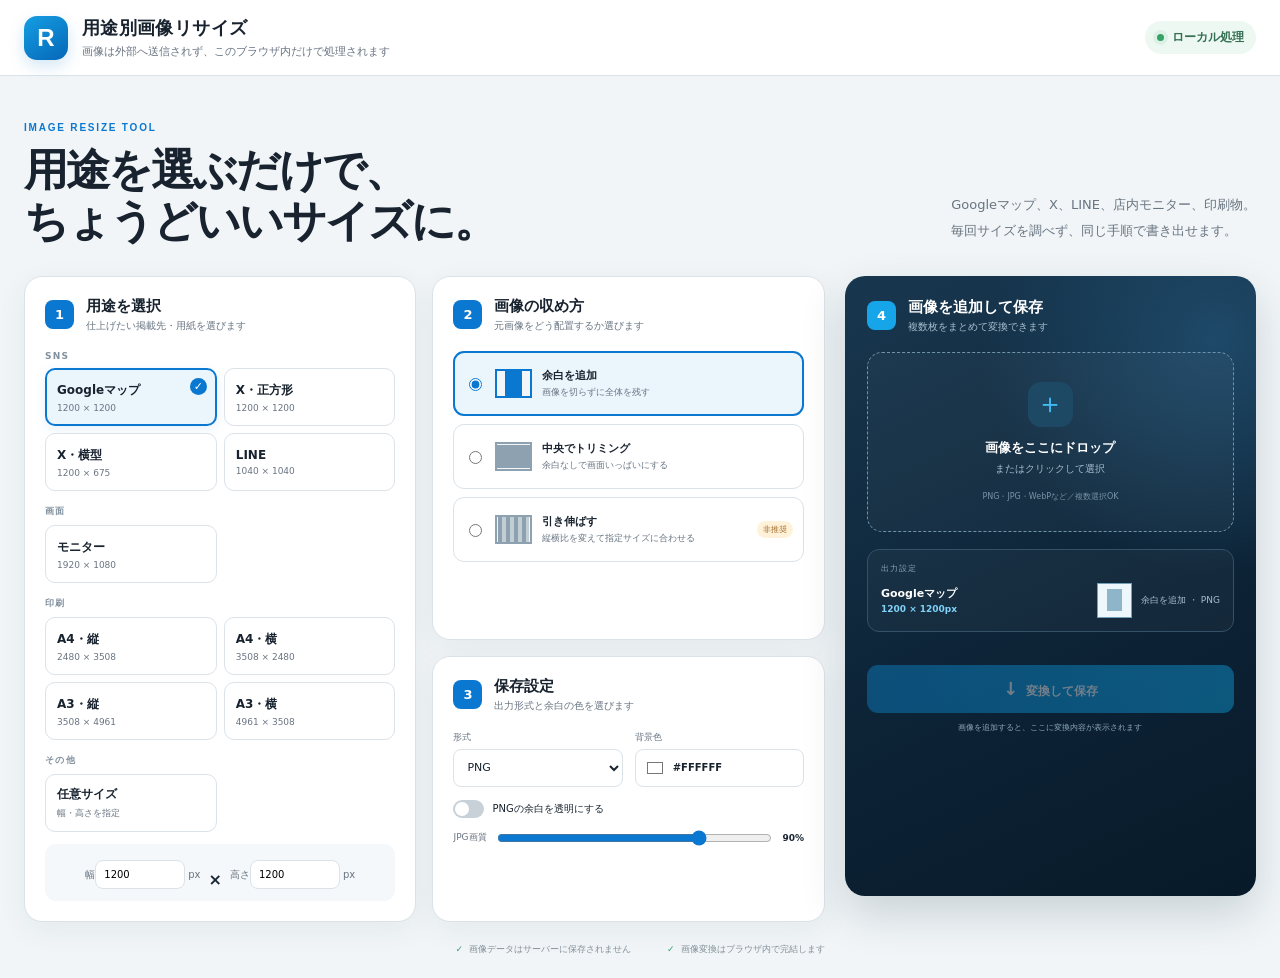
==== index.html @ 7c176770 "Add files via upload" ====
<!doctype html>
<html lang="ja">
<head>
  <meta charset="UTF-8">
  <meta name="viewport" content="width=device-width, initial-scale=1.0">
  <meta name="description" content="Googleマップ、X、LINE、モニター、印刷用の画像をブラウザ内でリサイズします。">
  <title>用途別画像リサイズ</title>
  <link rel="stylesheet" href="styles.css">
</head>
<body>
  <header class="topbar">
    <div class="brand-mark" aria-hidden="true">R</div>
    <div>
      <h1>用途別画像リサイズ</h1>
      <p>画像は外部へ送信されず、このブラウザ内だけで処理されます</p>
    </div>
    <span class="local-badge"><i></i> ローカル処理</span>
  </header>

  <main class="page-shell">
    <section class="intro">
      <div>
        <span class="eyebrow">IMAGE RESIZE TOOL</span>
        <h2>用途を選ぶだけで、<br>ちょうどいいサイズに。</h2>
      </div>
      <p>Googleマップ、X、LINE、店内モニター、印刷物。<br>毎回サイズを調べず、同じ手順で書き出せます。</p>
    </section>

    <section class="workspace-grid">
      <div class="controls">
        <section class="panel preset-panel">
          <div class="step-title"><span>1</span><div><h3>用途を選択</h3><p>仕上げたい掲載先・用紙を選びます</p></div></div>
          <div id="presetList"></div>
          <div id="customSize" class="custom-size" hidden>
            <label>幅<input id="customWidth" type="number" min="1" max="12000" value="1200"><span>px</span></label>
            <b>×</b>
            <label>高さ<input id="customHeight" type="number" min="1" max="12000" value="1200"><span>px</span></label>
          </div>
        </section>

        <section class="panel">
          <div class="step-title"><span>2</span><div><h3>画像の収め方</h3><p>元画像をどう配置するか選びます</p></div></div>
          <div id="fitList" class="fit-list"></div>
        </section>

        <section class="panel compact-panel">
          <div class="step-title"><span>3</span><div><h3>保存設定</h3><p>出力形式と余白の色を選びます</p></div></div>
          <div class="setting-grid">
            <label>形式
              <select id="format"><option value="png">PNG</option><option value="jpeg">JPG</option></select>
            </label>
            <label>背景色
              <span class="color-field"><input id="background" type="color" value="#ffffff"><b id="colorValue">#FFFFFF</b></span>
            </label>
          </div>
          <label id="transparentRow" class="toggle-row"><input id="transparent" type="checkbox"><span></span> PNGの余白を透明にする</label>
          <label id="qualityRow" class="quality-row" hidden>JPG画質 <input id="quality" type="range" min="60" max="100" value="90"><b id="qualityValue">90%</b></label>
        </section>
      </div>

      <aside class="output-panel">
        <div class="step-title light"><span>4</span><div><h3>画像を追加して保存</h3><p>複数枚をまとめて変換できます</p></div></div>
        <div id="dropZone" class="drop-zone" role="button" tabindex="0">
          <div class="upload-icon">＋</div>
          <strong>画像をここにドロップ</strong>
          <span>またはクリックして選択</span>
          <small>PNG・JPG・WebPなど／複数選択OK</small>
          <input id="fileInput" type="file" accept="image/*" multiple hidden>
        </div>

        <div class="output-summary">
          <span>出力設定</span>
          <strong id="summaryPreset">Googleマップ<b id="summarySize">1200 × 1200px</b></strong>
          <div id="ratioPreview" class="ratio-preview"><i></i></div>
          <small id="summaryDetails">余白を追加 ・ PNG</small>
        </div>

        <div id="fileArea" class="file-area" hidden>
          <div class="file-header"><strong>追加した画像</strong><button id="clearAll" type="button">すべて削除</button></div>
          <div id="fileList" class="file-list"></div>
        </div>

        <button id="downloadAll" class="download-button" type="button" disabled><span>↓</span>変換して保存</button>
        <p id="status" class="status" aria-live="polite">画像を追加すると、ここに変換内容が表示されます</p>
      </aside>
    </section>

    <footer><span>画像データはサーバーに保存されません</span><span>画像変換はブラウザ内で完結します</span></footer>
  </main>

  <script src="jszip.min.js"></script>
  <script src="app.js"></script>
</body>
</html>
---- styles.css ----
:root {
  --ink: #18232f;
  --muted: #687481;
  --line: #dbe2e8;
  --paper: #ffffff;
  --blue: #0a78d1;
  --blue-dark: #075998;
  --blue-soft: #eaf5fc;
  --navy: #10283d;
  --bg: #f1f5f7;
}

* { box-sizing: border-box; }
html { background: var(--bg); }
body { margin: 0; color: var(--ink); background: var(--bg); font-family: "Hiragino Kaku Gothic ProN", "Yu Gothic", Meiryo, system-ui, sans-serif; }
button, input, select { font: inherit; }
button { color: inherit; }

.topbar { min-height: 76px; padding: 14px max(24px, calc((100vw - 1360px) / 2)); display: flex; align-items: center; gap: 14px; background: #fff; border-bottom: 1px solid var(--line); }
.brand-mark { width: 44px; height: 44px; border-radius: 13px; display: grid; place-items: center; background: linear-gradient(145deg, #159ee2, #0567b8); color: #fff; font: 800 24px/1 Arial; box-shadow: 0 6px 16px #0878c62d; }
.topbar h1 { margin: 0; font-size: 18px; letter-spacing: .02em; }
.topbar p { margin: 4px 0 0; font-size: 11px; color: var(--muted); }
.local-badge { margin-left: auto; display: flex; align-items: center; gap: 8px; color: #347054; font-size: 12px; font-weight: 700; background: #eef8f2; padding: 8px 12px; border-radius: 99px; }
.local-badge i { width: 7px; height: 7px; border-radius: 50%; background: #35a267; box-shadow: 0 0 0 4px #35a26718; }

.page-shell { max-width: 1360px; margin: 0 auto; padding: 40px 24px 22px; }
.intro { display: flex; justify-content: space-between; align-items: end; gap: 32px; margin-bottom: 28px; }
.intro .eyebrow { color: var(--blue); font: 800 10px/1.2 Arial; letter-spacing: .18em; }
.intro h2 { margin: 10px 0 0; font-size: clamp(30px, 3.4vw, 49px); line-height: 1.18; letter-spacing: -.045em; }
.intro > p { margin: 0 0 4px; max-width: 440px; color: var(--muted); font-size: 13px; line-height: 2; }

.workspace-grid { display: grid; grid-template-columns: minmax(0, 1.52fr) minmax(360px, .78fr); gap: 20px; align-items: start; }
.controls { display: grid; grid-template-columns: 1fr 1fr; gap: 16px; }
.controls .panel:first-child { grid-row: span 2; }
.panel { background: var(--paper); border: 1px solid var(--line); border-radius: 18px; padding: 20px; box-shadow: 0 8px 30px #1d3c5510; }
.step-title { display: flex; gap: 12px; align-items: center; margin-bottom: 18px; }
.step-title > span { flex: 0 0 auto; width: 29px; height: 29px; border-radius: 8px; display: grid; place-items: center; color: #fff; background: var(--blue); font-size: 13px; font-weight: 800; }
.step-title h3 { margin: 0; font-size: 15px; }
.step-title p { margin: 3px 0 0; color: var(--muted); font-size: 10px; }
.preset-group + .preset-group { margin-top: 14px; }
.preset-group h4 { margin: 0 0 7px; color: #80909e; font-size: 9px; letter-spacing: .14em; }
.preset-grid { display: grid; grid-template-columns: repeat(2, minmax(0, 1fr)); gap: 7px; }
.preset-card { position: relative; min-height: 58px; text-align: left; border: 1px solid var(--line); border-radius: 10px; background: #fff; padding: 10px 28px 9px 11px; cursor: pointer; transition: .16s ease; }
.preset-card:hover { transform: translateY(-1px); border-color: #8fbddc; }
.preset-card.selected { border: 2px solid var(--blue); background: var(--blue-soft); padding: 9px 27px 8px 10px; box-shadow: 0 3px 12px #0a78d11a; }
.preset-card strong, .preset-card small { display: block; }
.preset-card strong { font-size: 12px; }
.preset-card small { margin-top: 4px; color: var(--muted); font-size: 9px; }
.preset-check { display: none; position: absolute; right: 8px; top: 8px; width: 17px; height: 17px; border-radius: 50%; color: #fff; background: var(--blue); text-align: center; font-size: 11px; line-height: 17px; }
.preset-card.selected .preset-check { display: block; }
.custom-size { margin-top: 12px; display: flex; align-items: end; justify-content: center; gap: 8px; padding: 12px; border-radius: 11px; background: #f5f8fa; }
.custom-size label { color: var(--muted); font-size: 10px; }
.custom-size input { width: 90px; margin: 4px 3px 0 0; padding: 8px; border: 1px solid var(--line); border-radius: 8px; }
.custom-size label span { font-size: 10px; }

.fit-list { display: grid; gap: 8px; }
.fit-option { min-height: 65px; padding: 9px 10px; display: flex; align-items: center; gap: 10px; border: 1px solid var(--line); border-radius: 11px; cursor: pointer; }
.fit-option.selected { border: 2px solid var(--blue); padding: 8px 9px; background: var(--blue-soft); }
.fit-option input { accent-color: var(--blue); }
.fit-option > span:nth-of-type(2) { min-width: 0; }
.fit-option strong, .fit-option small { display: block; }
.fit-option strong { font-size: 11px; }
.fit-option small { margin-top: 3px; color: var(--muted); font-size: 9px; white-space: nowrap; }
.fit-option em { margin-left: auto; color: #a06a25; background: #fff2d9; border-radius: 99px; padding: 3px 6px; font-size: 8px; font-style: normal; }
.fit-icon { flex: 0 0 auto; width: 37px; height: 29px; border: 2px solid #8da1b0; background: #f3f6f8; display: grid; place-items: center; overflow: hidden; }
.fit-icon i { display: block; background: #8da1b0; }
.fit-icon.contain i { width: 17px; height: 25px; }
.fit-icon.cover i { width: 42px; height: 23px; }
.fit-icon.stretch i { width: 31px; height: 25px; background: repeating-linear-gradient(90deg, #8da1b0 0 4px, #c3cdd4 4px 8px); }
.fit-option.selected .fit-icon { border-color: var(--blue); }
.fit-option.selected .fit-icon i { background-color: var(--blue); }

.compact-panel { padding-bottom: 16px; }
.setting-grid { display: grid; grid-template-columns: 1fr 1fr; gap: 12px; }
.setting-grid > label { display: grid; gap: 5px; color: var(--muted); font-size: 9px; }
.setting-grid select, .color-field { width: 100%; min-height: 38px; border: 1px solid var(--line); background: #fff; border-radius: 8px; padding: 0 9px; color: var(--ink); font-size: 11px; }
.color-field { display: flex; align-items: center; gap: 8px; }
.color-field input { width: 20px; height: 20px; border: 0; padding: 0; background: none; }
.color-field b { font-size: 10px; }
.toggle-row { margin-top: 13px; display: flex; align-items: center; gap: 8px; font-size: 10px; cursor: pointer; }
.toggle-row input { display: none; }
.toggle-row > span { position: relative; width: 31px; height: 18px; border-radius: 99px; background: #c8d1d8; }
.toggle-row > span::after { content: ""; position: absolute; width: 14px; height: 14px; left: 2px; top: 2px; border-radius: 50%; background: #fff; transition: .15s; }
.toggle-row input:checked + span { background: var(--blue); }
.toggle-row input:checked + span::after { transform: translateX(13px); }
.toggle-row.disabled { opacity: .45; cursor: not-allowed; }
.quality-row { margin-top: 10px; display: flex; align-items: center; gap: 8px; color: var(--muted); font-size: 9px; }
.quality-row input { flex: 1; accent-color: var(--blue); }
.quality-row b { color: var(--ink); }

.output-panel { position: sticky; top: 16px; min-height: 620px; padding: 22px; border-radius: 20px; color: #fff; background: radial-gradient(circle at 90% 10%, #1e4968 0, transparent 35%), linear-gradient(155deg, #18374f, #0c2235 60%, #081a29); box-shadow: 0 18px 44px #132c3d2c; }
.step-title.light > span { background: #16a5e9; }
.step-title.light h3 { color: #fff; }
.step-title.light p { color: #a8bece; }
.drop-zone { min-height: 180px; border: 1.5px dashed #7092aa; border-radius: 15px; display: flex; flex-direction: column; align-items: center; justify-content: center; cursor: pointer; background: #ffffff08; transition: .18s; outline: none; }
.drop-zone:hover, .drop-zone:focus, .drop-zone.dragging { border-color: #41baf0; background: #159ee215; transform: translateY(-1px); }
.upload-icon { width: 45px; height: 45px; margin-bottom: 12px; display: grid; place-items: center; border-radius: 13px; color: #42bdf6; background: #1d4965; font-size: 28px; font-weight: 300; }
.drop-zone strong { font-size: 13px; }
.drop-zone span { margin-top: 5px; color: #a9bfce; font-size: 10px; }
.drop-zone small { margin-top: 15px; color: #7893a6; font-size: 8px; }
.output-summary { margin: 17px 0; padding: 13px; display: grid; grid-template-columns: auto 1fr auto; align-items: center; gap: 9px; border: 1px solid #345168; border-radius: 12px; background: #ffffff08; }
.output-summary > span { grid-column: 1 / -1; color: #89a3b6; font-size: 8px; letter-spacing: .12em; }
.output-summary strong { display: grid; gap: 3px; font-size: 11px; }
.output-summary strong b { color: #80d2f8; font-size: 9px; }
.output-summary small { color: #a9bfce; font-size: 9px; text-align: right; }
.ratio-preview { justify-self: end; width: 35px; max-height: 35px; display: grid; place-items: center; border: 1px solid #75a0ba; background: #eef7fb; }
.ratio-preview i { width: 45%; height: 65%; background: #8fb5cb; }
.file-area { margin-top: 4px; }
.file-header { display: flex; justify-content: space-between; align-items: center; margin-bottom: 7px; }
.file-header strong { font-size: 10px; }
.file-header button { border: 0; color: #9eb5c5; background: none; font-size: 9px; cursor: pointer; }
.file-list { max-height: 198px; overflow-y: auto; display: grid; gap: 6px; padding-right: 3px; }
.file-item { display: grid; grid-template-columns: 42px minmax(0, 1fr) 27px 27px; gap: 8px; align-items: center; padding: 7px; border-radius: 9px; background: #ffffff0c; border: 1px solid #345168; }
.file-item img { width: 42px; height: 42px; object-fit: cover; border-radius: 6px; background: #fff; }
.file-item input { width: 100%; border: 0; border-bottom: 1px solid #516d81; color: #fff; background: transparent; font-size: 9px; outline: none; }
.file-item small { display: block; margin-top: 4px; color: #8da7b9; font-size: 8px; }
.icon-button { width: 26px; height: 26px; border: 1px solid #557186; border-radius: 7px; color: #b9d4e5; background: transparent; cursor: pointer; }
.icon-button.remove { color: #d4a9a9; }
.download-button { width: 100%; min-height: 48px; margin-top: 16px; border: 0; border-radius: 11px; color: #fff; background: linear-gradient(90deg, #0d8bd4, #12a7e9); box-shadow: 0 8px 22px #028bd52e; font-size: 12px; font-weight: 800; cursor: pointer; }
.download-button span { margin-right: 8px; font-size: 18px; }
.download-button:disabled { opacity: .42; cursor: not-allowed; box-shadow: none; }
.status { min-height: 16px; margin: 9px 0 0; color: #8da7b9; font-size: 8px; text-align: center; }

footer { display: flex; justify-content: center; gap: 36px; padding: 21px 0 0; color: #83909a; font-size: 9px; }
footer span::before { content: "✓"; margin-right: 6px; color: #3ca675; font-weight: 900; }

@media (max-width: 980px) {
  .intro { align-items: start; flex-direction: column; }
  .workspace-grid { grid-template-columns: 1fr; }
  .output-panel { position: static; min-height: auto; }
}

@media (max-width: 680px) {
  .topbar { padding: 12px 16px; }
  .topbar p { display: none; }
  .local-badge { padding: 7px 9px; font-size: 10px; }
  .page-shell { padding: 26px 14px 18px; }
  .intro { margin-bottom: 20px; gap: 16px; }
  .intro h2 { font-size: 34px; }
  .intro > p { font-size: 11px; }
  .controls { grid-template-columns: 1fr; }
  .controls .panel:first-child { grid-row: auto; }
  .panel, .output-panel { padding: 16px; border-radius: 15px; }
  .preset-grid { grid-template-columns: repeat(2, minmax(0, 1fr)); }
  footer { flex-direction: column; gap: 7px; align-items: center; }
}
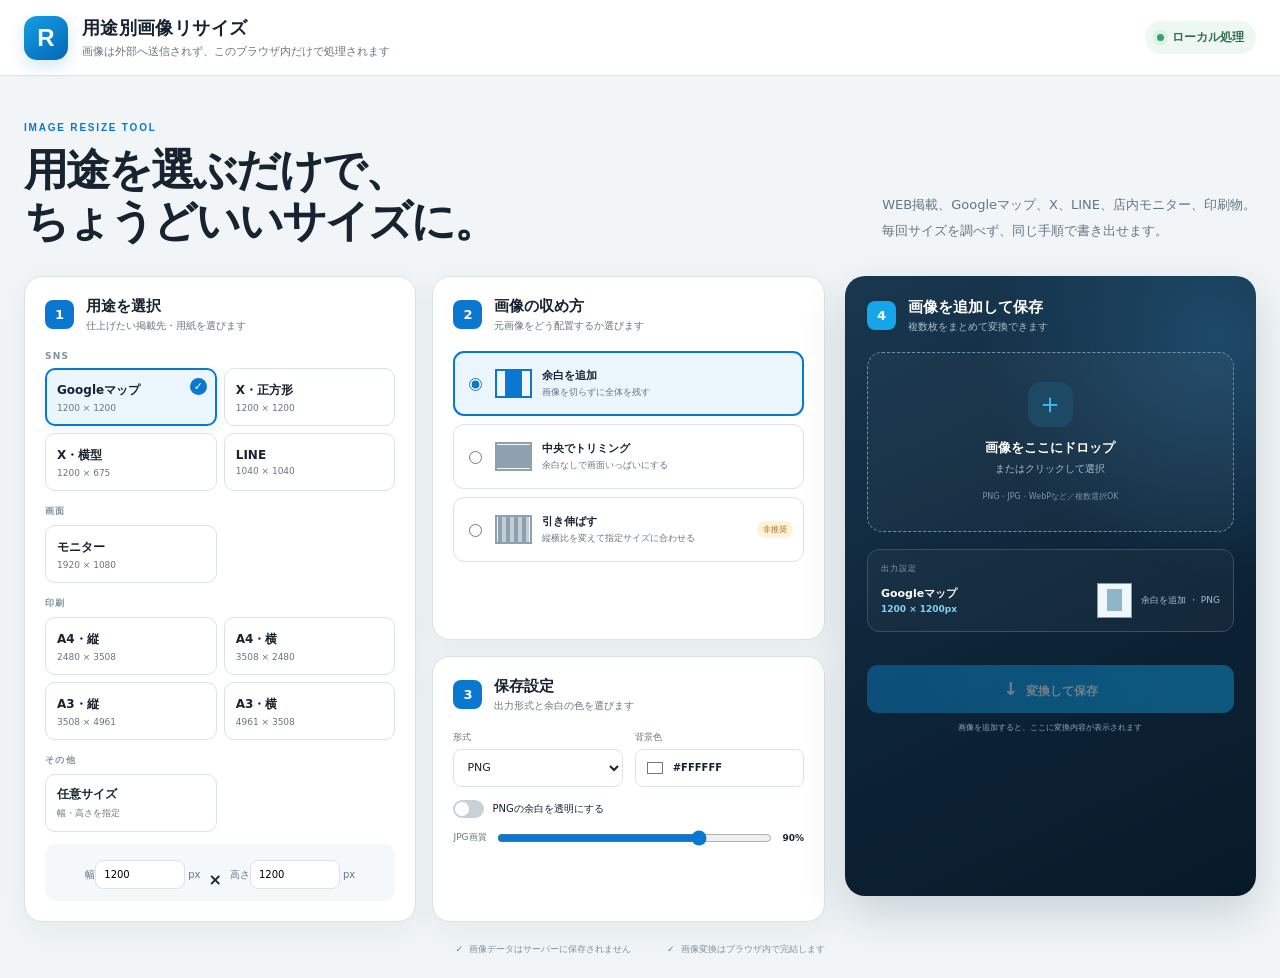
==== commit 1ffc1a37: "Update index.html リサイズ説明追加" ====
--- a/index.html
+++ b/index.html
@@ -3,7 +3,7 @@
 <head>
   <meta charset="UTF-8">
   <meta name="viewport" content="width=device-width, initial-scale=1.0">
-  <meta name="description" content="Googleマップ、X、LINE、モニター、印刷用の画像をブラウザ内でリサイズします。">
+  <meta name="description" content="WEB用軽量画像、Googleマップ、X、LINE、モニター、印刷用の画像をブラウザ内でリサイズします。">
   <title>用途別画像リサイズ</title>
   <link rel="stylesheet" href="styles.css">
 </head>
@@ -23,7 +23,7 @@
         <span class="eyebrow">IMAGE RESIZE TOOL</span>
         <h2>用途を選ぶだけで、<br>ちょうどいいサイズに。</h2>
       </div>
-      <p>Googleマップ、X、LINE、店内モニター、印刷物。<br>毎回サイズを調べず、同じ手順で書き出せます。</p>
+      <p>WEB掲載、Googleマップ、X、LINE、店内モニター、印刷物。<br>毎回サイズを調べず、同じ手順で書き出せます。</p>
     </section>
 
     <section class="workspace-grid">
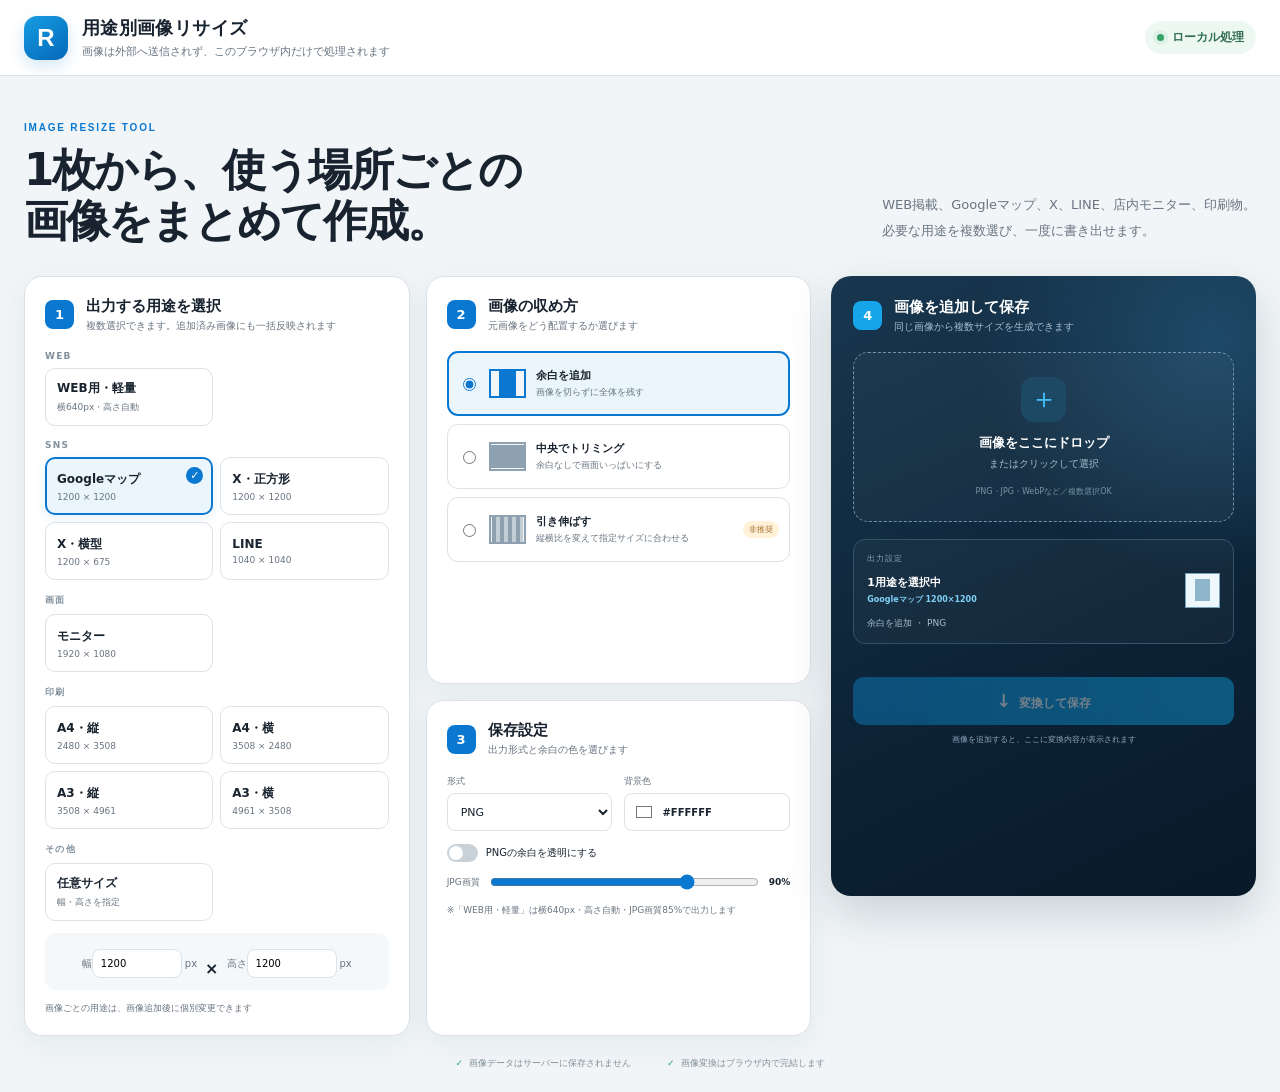
==== commit 7e5df536: "Add files via upload" ====
--- a/index.html
+++ b/index.html
@@ -21,21 +21,22 @@
     <section class="intro">
       <div>
         <span class="eyebrow">IMAGE RESIZE TOOL</span>
-        <h2>用途を選ぶだけで、<br>ちょうどいいサイズに。</h2>
+        <h2>1枚から、使う場所ごとの<br>画像をまとめて作成。</h2>
       </div>
-      <p>WEB掲載、Googleマップ、X、LINE、店内モニター、印刷物。<br>毎回サイズを調べず、同じ手順で書き出せます。</p>
+      <p>WEB掲載、Googleマップ、X、LINE、店内モニター、印刷物。<br>必要な用途を複数選び、一度に書き出せます。</p>
     </section>
 
     <section class="workspace-grid">
       <div class="controls">
         <section class="panel preset-panel">
-          <div class="step-title"><span>1</span><div><h3>用途を選択</h3><p>仕上げたい掲載先・用紙を選びます</p></div></div>
+          <div class="step-title"><span>1</span><div><h3>出力する用途を選択</h3><p>複数選択できます。追加済み画像にも一括反映されます</p></div></div>
           <div id="presetList"></div>
           <div id="customSize" class="custom-size" hidden>
             <label>幅<input id="customWidth" type="number" min="1" max="12000" value="1200"><span>px</span></label>
             <b>×</b>
             <label>高さ<input id="customHeight" type="number" min="1" max="12000" value="1200"><span>px</span></label>
           </div>
+          <p class="preset-note">画像ごとの用途は、画像追加後に個別変更できます</p>
         </section>
 
         <section class="panel">
@@ -55,11 +56,12 @@
           </div>
           <label id="transparentRow" class="toggle-row"><input id="transparent" type="checkbox"><span></span> PNGの余白を透明にする</label>
           <label id="qualityRow" class="quality-row" hidden>JPG画質 <input id="quality" type="range" min="60" max="100" value="90"><b id="qualityValue">90%</b></label>
+          <p class="web-note">※「WEB用・軽量」は横640px・高さ自動・JPG画質85%で出力します</p>
         </section>
       </div>
 
       <aside class="output-panel">
-        <div class="step-title light"><span>4</span><div><h3>画像を追加して保存</h3><p>複数枚をまとめて変換できます</p></div></div>
+        <div class="step-title light"><span>4</span><div><h3>画像を追加して保存</h3><p>同じ画像から複数サイズを生成できます</p></div></div>
         <div id="dropZone" class="drop-zone" role="button" tabindex="0">
           <div class="upload-icon">＋</div>
           <strong>画像をここにドロップ</strong>
@@ -70,7 +72,7 @@
 
         <div class="output-summary">
           <span>出力設定</span>
-          <strong id="summaryPreset">Googleマップ<b id="summarySize">1200 × 1200px</b></strong>
+          <strong id="summaryPreset">1用途を選択中<b id="summarySize">Googleマップ 1200 × 1200px</b></strong>
           <div id="ratioPreview" class="ratio-preview"><i></i></div>
           <small id="summaryDetails">余白を追加 ・ PNG</small>
         </div>
--- a/styles.css
+++ b/styles.css
@@ -1,4 +1,3 @@
-
 :root {
   --ink: #18232f;
   --muted: #687481;
@@ -30,7 +29,7 @@
 .intro h2 { margin: 10px 0 0; font-size: clamp(30px, 3.4vw, 49px); line-height: 1.18; letter-spacing: -.045em; }
 .intro > p { margin: 0 0 4px; max-width: 440px; color: var(--muted); font-size: 13px; line-height: 2; }
 
-.workspace-grid { display: grid; grid-template-columns: minmax(0, 1.52fr) minmax(360px, .78fr); gap: 20px; align-items: start; }
+.workspace-grid { display: grid; grid-template-columns: minmax(0, 1.52fr) minmax(380px, .82fr); gap: 20px; align-items: start; }
 .controls { display: grid; grid-template-columns: 1fr 1fr; gap: 16px; }
 .controls .panel:first-child { grid-row: span 2; }
 .panel { background: var(--paper); border: 1px solid var(--line); border-radius: 18px; padding: 20px; box-shadow: 0 8px 30px #1d3c5510; }
@@ -38,6 +37,7 @@
 .step-title > span { flex: 0 0 auto; width: 29px; height: 29px; border-radius: 8px; display: grid; place-items: center; color: #fff; background: var(--blue); font-size: 13px; font-weight: 800; }
 .step-title h3 { margin: 0; font-size: 15px; }
 .step-title p { margin: 3px 0 0; color: var(--muted); font-size: 10px; }
+
 .preset-group + .preset-group { margin-top: 14px; }
 .preset-group h4 { margin: 0 0 7px; color: #80909e; font-size: 9px; letter-spacing: .14em; }
 .preset-grid { display: grid; grid-template-columns: repeat(2, minmax(0, 1fr)); gap: 7px; }
@@ -53,6 +53,7 @@
 .custom-size label { color: var(--muted); font-size: 10px; }
 .custom-size input { width: 90px; margin: 4px 3px 0 0; padding: 8px; border: 1px solid var(--line); border-radius: 8px; }
 .custom-size label span { font-size: 10px; }
+.preset-note, .web-note { margin: 11px 0 0; color: var(--muted); font-size: 9px; line-height: 1.6; }
 
 .fit-list { display: grid; gap: 8px; }
 .fit-option { min-height: 65px; padding: 9px 10px; display: flex; align-items: center; gap: 10px; border: 1px solid var(--line); border-radius: 11px; cursor: pointer; }
@@ -93,30 +94,41 @@
 .step-title.light > span { background: #16a5e9; }
 .step-title.light h3 { color: #fff; }
 .step-title.light p { color: #a8bece; }
-.drop-zone { min-height: 180px; border: 1.5px dashed #7092aa; border-radius: 15px; display: flex; flex-direction: column; align-items: center; justify-content: center; cursor: pointer; background: #ffffff08; transition: .18s; outline: none; }
+.drop-zone { min-height: 170px; border: 1.5px dashed #7092aa; border-radius: 15px; display: flex; flex-direction: column; align-items: center; justify-content: center; cursor: pointer; background: #ffffff08; transition: .18s; outline: none; }
 .drop-zone:hover, .drop-zone:focus, .drop-zone.dragging { border-color: #41baf0; background: #159ee215; transform: translateY(-1px); }
 .upload-icon { width: 45px; height: 45px; margin-bottom: 12px; display: grid; place-items: center; border-radius: 13px; color: #42bdf6; background: #1d4965; font-size: 28px; font-weight: 300; }
 .drop-zone strong { font-size: 13px; }
 .drop-zone span { margin-top: 5px; color: #a9bfce; font-size: 10px; }
 .drop-zone small { margin-top: 15px; color: #7893a6; font-size: 8px; }
-.output-summary { margin: 17px 0; padding: 13px; display: grid; grid-template-columns: auto 1fr auto; align-items: center; gap: 9px; border: 1px solid #345168; border-radius: 12px; background: #ffffff08; }
+.output-summary { margin: 17px 0; padding: 13px; display: grid; grid-template-columns: minmax(0, 1fr) auto; align-items: center; gap: 9px; border: 1px solid #345168; border-radius: 12px; background: #ffffff08; }
 .output-summary > span { grid-column: 1 / -1; color: #89a3b6; font-size: 8px; letter-spacing: .12em; }
-.output-summary strong { display: grid; gap: 3px; font-size: 11px; }
-.output-summary strong b { color: #80d2f8; font-size: 9px; }
-.output-summary small { color: #a9bfce; font-size: 9px; text-align: right; }
+.output-summary strong { min-width: 0; display: grid; gap: 4px; font-size: 11px; }
+.output-summary strong b { max-height: 42px; overflow: auto; color: #80d2f8; font-size: 8px; line-height: 1.5; }
+.output-summary small { grid-column: 1 / -1; color: #a9bfce; font-size: 9px; }
 .ratio-preview { justify-self: end; width: 35px; max-height: 35px; display: grid; place-items: center; border: 1px solid #75a0ba; background: #eef7fb; }
 .ratio-preview i { width: 45%; height: 65%; background: #8fb5cb; }
+
 .file-area { margin-top: 4px; }
 .file-header { display: flex; justify-content: space-between; align-items: center; margin-bottom: 7px; }
 .file-header strong { font-size: 10px; }
 .file-header button { border: 0; color: #9eb5c5; background: none; font-size: 9px; cursor: pointer; }
-.file-list { max-height: 198px; overflow-y: auto; display: grid; gap: 6px; padding-right: 3px; }
-.file-item { display: grid; grid-template-columns: 42px minmax(0, 1fr) 27px 27px; gap: 8px; align-items: center; padding: 7px; border-radius: 9px; background: #ffffff0c; border: 1px solid #345168; }
+.file-list { max-height: 310px; overflow-y: auto; display: grid; gap: 7px; padding-right: 3px; }
+.file-item { padding: 7px; border-radius: 10px; background: #ffffff0c; border: 1px solid #345168; }
+.file-main { display: grid; grid-template-columns: 42px minmax(0, 1fr) 27px 27px; gap: 8px; align-items: center; }
 .file-item img { width: 42px; height: 42px; object-fit: cover; border-radius: 6px; background: #fff; }
-.file-item input { width: 100%; border: 0; border-bottom: 1px solid #516d81; color: #fff; background: transparent; font-size: 9px; outline: none; }
-.file-item small { display: block; margin-top: 4px; color: #8da7b9; font-size: 8px; }
+.file-info { min-width: 0; }
+.file-info input { width: 100%; border: 0; border-bottom: 1px solid #516d81; color: #fff; background: transparent; font-size: 9px; outline: none; }
+.file-info small { display: block; margin-top: 4px; color: #8da7b9; font-size: 8px; }
+.file-info b { display: inline-block; margin-top: 4px; color: #83d7ff; font-size: 8px; }
 .icon-button { width: 26px; height: 26px; border: 1px solid #557186; border-radius: 7px; color: #b9d4e5; background: transparent; cursor: pointer; }
 .icon-button.remove { color: #d4a9a9; }
+.item-settings { margin-top: 7px; border-top: 1px solid #345168; padding-top: 6px; }
+.item-settings summary { color: #a9bfce; font-size: 8px; cursor: pointer; user-select: none; }
+.item-preset-grid { margin-top: 7px; display: flex; flex-wrap: wrap; gap: 5px; }
+.item-preset { position: relative; cursor: pointer; }
+.item-preset input { position: absolute; opacity: 0; pointer-events: none; }
+.item-preset span { display: block; padding: 5px 7px; border: 1px solid #506c80; border-radius: 99px; color: #a9bfce; font-size: 8px; background: #ffffff08; }
+.item-preset.selected span { border-color: #28aeea; color: #fff; background: #0b7cb75c; }
 .download-button { width: 100%; min-height: 48px; margin-top: 16px; border: 0; border-radius: 11px; color: #fff; background: linear-gradient(90deg, #0d8bd4, #12a7e9); box-shadow: 0 8px 22px #028bd52e; font-size: 12px; font-weight: 800; cursor: pointer; }
 .download-button span { margin-right: 8px; font-size: 18px; }
 .download-button:disabled { opacity: .42; cursor: not-allowed; box-shadow: none; }
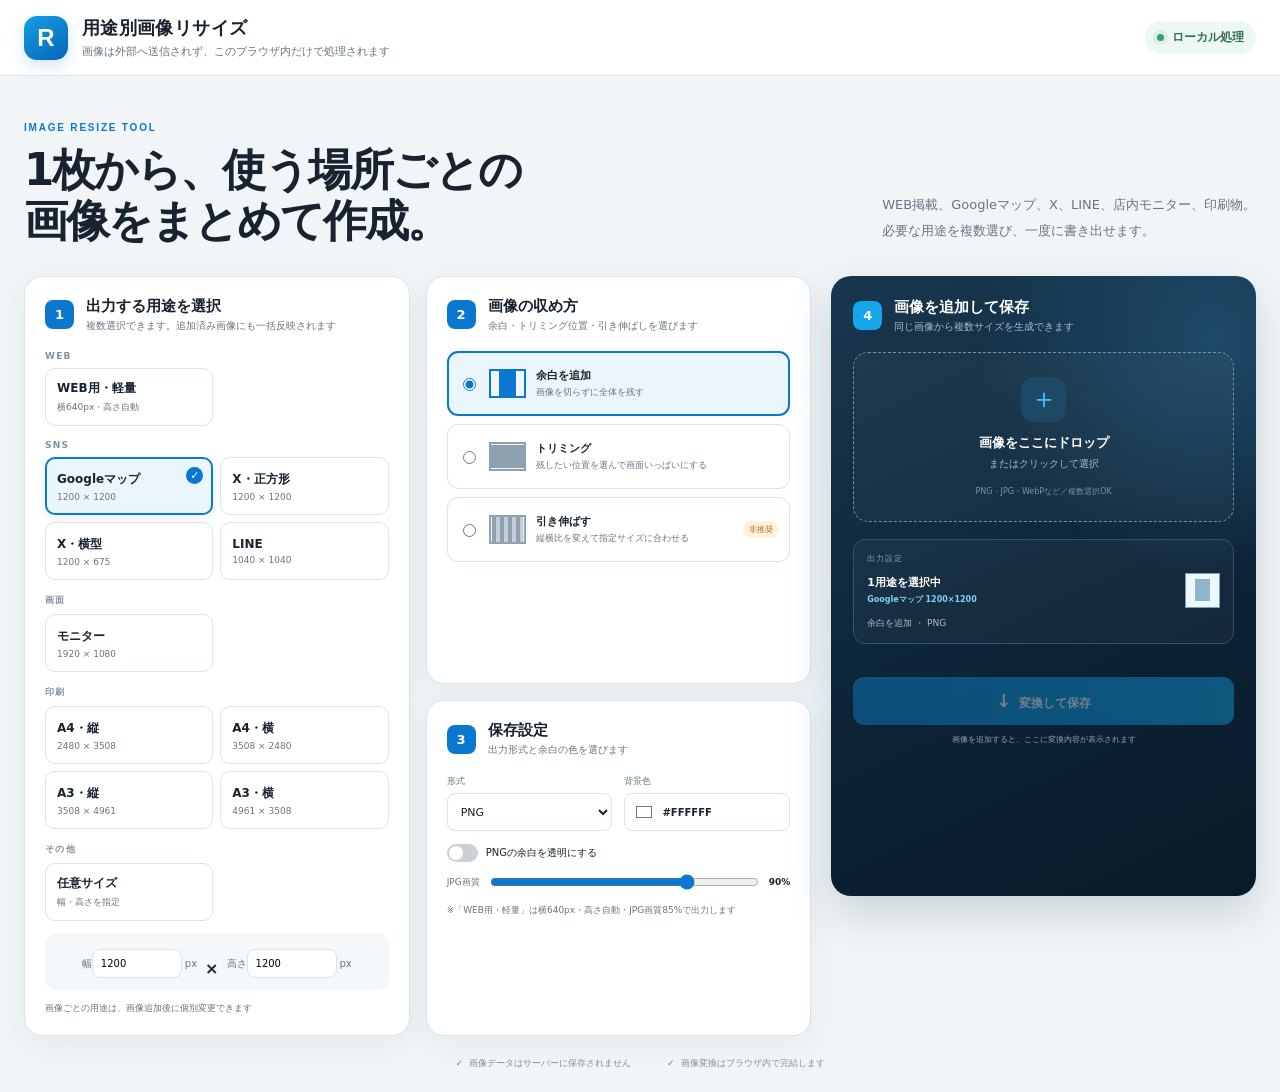
==== commit 7871fde3: "Add files via upload" ====
--- a/index.html
+++ b/index.html
@@ -40,7 +40,7 @@
         </section>
 
         <section class="panel">
-          <div class="step-title"><span>2</span><div><h3>画像の収め方</h3><p>元画像をどう配置するか選びます</p></div></div>
+          <div class="step-title"><span>2</span><div><h3>画像の収め方</h3><p>余白・トリミング位置・引き伸ばしを選びます</p></div></div>
           <div id="fitList" class="fit-list"></div>
         </section>
 
--- a/styles.css
+++ b/styles.css
@@ -71,6 +71,22 @@
 .fit-icon.stretch i { width: 31px; height: 25px; background: repeating-linear-gradient(90deg, #8da1b0 0 4px, #c3cdd4 4px 8px); }
 .fit-option.selected .fit-icon { border-color: var(--blue); }
 .fit-option.selected .fit-icon i { background-color: var(--blue); }
+
+.crop-position { margin: 2px 0 0; padding: 11px; border: 1px solid #b9d4e5; border-radius: 11px; background: #f5fbff; }
+.crop-position legend { padding: 0 5px; color: var(--blue-dark); font-size: 9px; font-weight: 800; }
+.crop-position-grid { display: grid; grid-template-columns: repeat(3, minmax(0, 1fr)); gap: 6px; }
+.crop-position-option { min-width: 0; padding: 8px 5px; display: grid; justify-items: center; text-align: center; border: 1px solid var(--line); border-radius: 9px; background: #fff; cursor: pointer; }
+.crop-position-option.selected { border: 2px solid var(--blue); padding: 7px 4px; background: var(--blue-soft); }
+.crop-position-option input { position: absolute; opacity: 0; pointer-events: none; }
+.crop-position-option strong { margin-top: 5px; font-size: 9px; }
+.crop-position-option small { margin-top: 3px; color: var(--muted); font-size: 7px; line-height: 1.4; }
+.crop-position-icon { position: relative; width: 28px; height: 24px; overflow: hidden; border: 1.5px solid #8da1b0; background: #e8eef2; }
+.crop-position-icon i { position: absolute; left: 4px; width: 17px; height: 15px; border-radius: 2px; background: #8da1b0; }
+.crop-position-icon.top i { top: -2px; }
+.crop-position-icon.center i { top: 3px; }
+.crop-position-icon.bottom i { bottom: -2px; }
+.crop-position-option.selected .crop-position-icon { border-color: var(--blue); }
+.crop-position-option.selected .crop-position-icon i { background: var(--blue); }
 
 .compact-panel { padding-bottom: 16px; }
 .setting-grid { display: grid; grid-template-columns: 1fr 1fr; gap: 12px; }
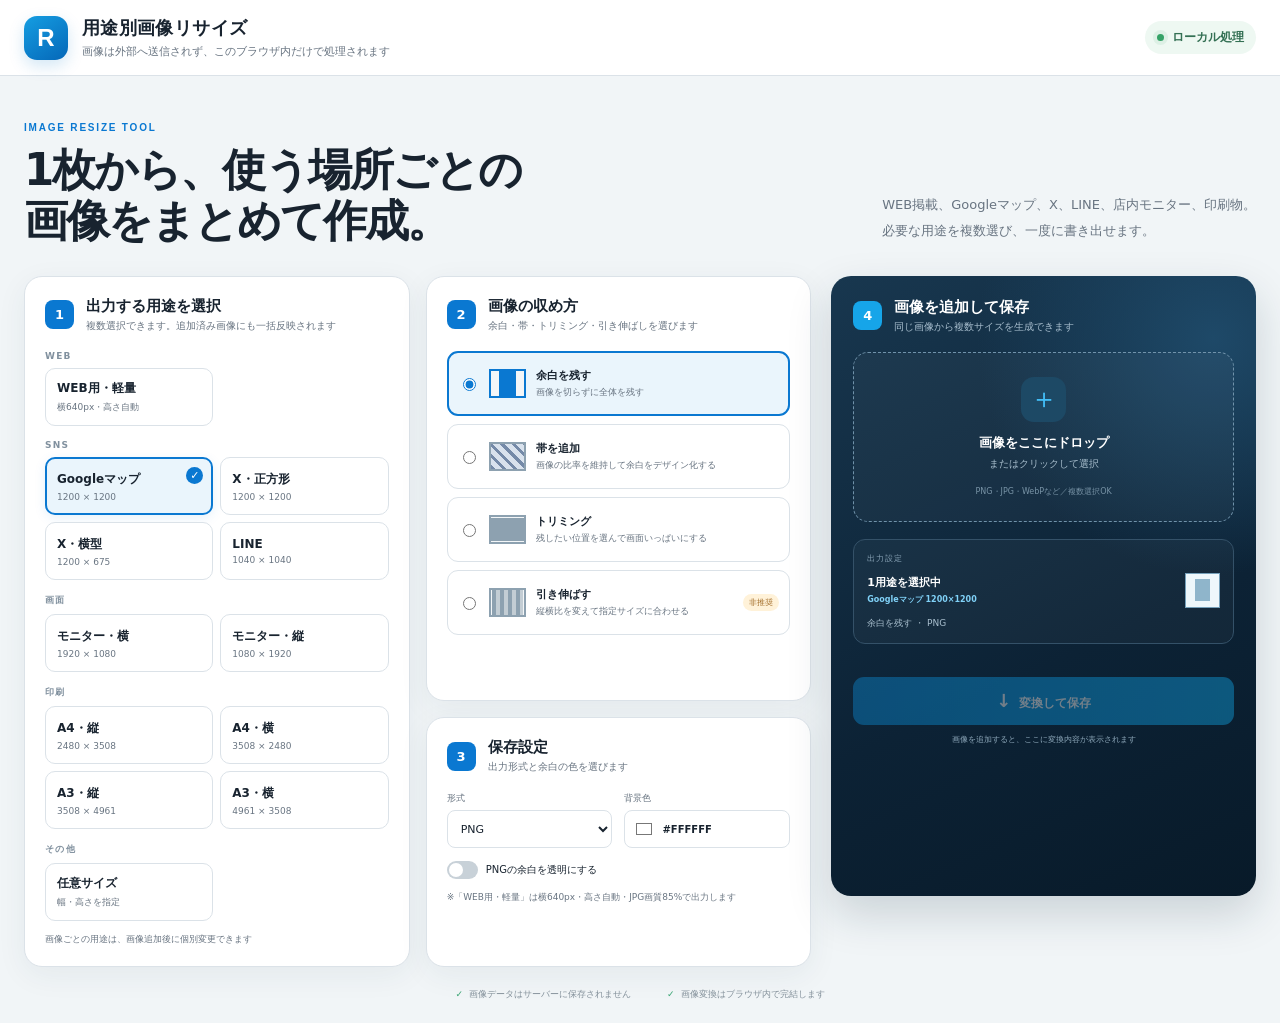
==== commit f178c04a: "Add files via upload" ====
--- a/index.html
+++ b/index.html
@@ -40,8 +40,9 @@
         </section>
 
         <section class="panel">
-          <div class="step-title"><span>2</span><div><h3>画像の収め方</h3><p>余白・トリミング位置・引き伸ばしを選びます</p></div></div>
+          <div class="step-title"><span>2</span><div><h3>画像の収め方</h3><p>余白・帯・トリミング・引き伸ばしを選びます</p></div></div>
           <div id="fitList" class="fit-list"></div>
+          <div id="bandSettings" class="band-settings" hidden></div>
         </section>
 
         <section class="panel compact-panel">
@@ -90,7 +91,43 @@
     <footer><span>画像データはサーバーに保存されません</span><span>画像変換はブラウザ内で完結します</span></footer>
   </main>
 
+  <div id="cropEditor" class="crop-editor" hidden>
+    <section class="crop-editor-dialog" role="dialog" aria-modal="true" aria-labelledby="cropEditorTitle">
+      <header class="crop-editor-header">
+        <div>
+          <span>OPTIONAL ADJUSTMENT</span>
+          <h3 id="cropEditorTitle">トリミング位置を微調整</h3>
+          <p id="cropEditorName"></p>
+        </div>
+        <button id="cropEditorClose" type="button" aria-label="閉じる">×</button>
+      </header>
+
+      <p class="crop-editor-guide">画像内で残したい場所をクリック、またはドラッグしてください</p>
+      <div class="crop-stage-wrap">
+        <div id="cropStage" class="crop-stage">
+          <img id="cropEditorImage" alt="トリミング位置の調整対象">
+          <span id="cropMarker" class="crop-marker" aria-hidden="true"><i></i></span>
+        </div>
+      </div>
+
+      <div class="crop-quick-buttons" aria-label="トリミング位置の簡単指定">
+        <button type="button" data-crop-quick="top">上を残す</button>
+        <button type="button" data-crop-quick="center">中央を残す</button>
+        <button type="button" data-crop-quick="bottom">下を残す</button>
+      </div>
+
+      <p class="crop-editor-note">指定した場所を基準に、正方形・横型など各用途へ自動調整します</p>
+      <footer class="crop-editor-actions">
+        <button id="cropEditorReset" class="secondary" type="button">共通設定に戻す</button>
+        <span></span>
+        <button id="cropEditorCancel" class="secondary" type="button">キャンセル</button>
+        <button id="cropEditorSave" class="primary" type="button">この位置に決定</button>
+      </footer>
+    </section>
+  </div>
+
   <script src="jszip.min.js"></script>
+  <script src="bands.js"></script>
   <script src="app.js"></script>
 </body>
 </html>
--- a/styles.css
+++ b/styles.css
@@ -13,6 +13,7 @@
 * { box-sizing: border-box; }
 html { background: var(--bg); }
 body { margin: 0; color: var(--ink); background: var(--bg); font-family: "Hiragino Kaku Gothic ProN", "Yu Gothic", Meiryo, system-ui, sans-serif; }
+body.modal-open { overflow: hidden; }
 button, input, select { font: inherit; }
 button { color: inherit; }
 
@@ -145,13 +146,44 @@
 .item-preset input { position: absolute; opacity: 0; pointer-events: none; }
 .item-preset span { display: block; padding: 5px 7px; border: 1px solid #506c80; border-radius: 99px; color: #a9bfce; font-size: 8px; background: #ffffff08; }
 .item-preset.selected span { border-color: #28aeea; color: #fff; background: #0b7cb75c; }
+.item-crop-adjust { margin-top: 7px; padding-top: 7px; display: flex; align-items: center; gap: 6px; border-top: 1px solid #345168; }
+.item-crop-adjust span { margin-right: auto; color: #8fcdea; font-size: 8px; }
+.item-crop-adjust button { padding: 5px 7px; border: 1px solid #557186; border-radius: 7px; color: #b9d4e5; background: #ffffff08; font-size: 8px; cursor: pointer; }
+.item-crop-adjust .clear-crop { color: #d4c5a9; }
 .download-button { width: 100%; min-height: 48px; margin-top: 16px; border: 0; border-radius: 11px; color: #fff; background: linear-gradient(90deg, #0d8bd4, #12a7e9); box-shadow: 0 8px 22px #028bd52e; font-size: 12px; font-weight: 800; cursor: pointer; }
 .download-button span { margin-right: 8px; font-size: 18px; }
 .download-button:disabled { opacity: .42; cursor: not-allowed; box-shadow: none; }
 .status { min-height: 16px; margin: 9px 0 0; color: #8da7b9; font-size: 8px; text-align: center; }
 
-footer { display: flex; justify-content: center; gap: 36px; padding: 21px 0 0; color: #83909a; font-size: 9px; }
-footer span::before { content: "✓"; margin-right: 6px; color: #3ca675; font-weight: 900; }
+.page-shell > footer { display: flex; justify-content: center; gap: 36px; padding: 21px 0 0; color: #83909a; font-size: 9px; }
+.page-shell > footer span::before { content: "✓"; margin-right: 6px; color: #3ca675; font-weight: 900; }
+
+.crop-editor[hidden] { display: none; }
+.crop-editor { position: fixed; inset: 0; z-index: 1000; padding: 22px; display: grid; place-items: center; background: #06131ed9; backdrop-filter: blur(5px); }
+.crop-editor-dialog { width: min(880px, 100%); max-height: calc(100vh - 44px); overflow: auto; padding: 22px; border: 1px solid #37556b; border-radius: 18px; background: #10283d; color: #fff; box-shadow: 0 24px 70px #0008; }
+.crop-editor-header { display: flex; align-items: start; gap: 16px; }
+.crop-editor-header > div { min-width: 0; }
+.crop-editor-header span { color: #56c4f5; font: 800 8px/1.2 Arial; letter-spacing: .16em; }
+.crop-editor-header h3 { margin: 5px 0 0; font-size: 17px; }
+.crop-editor-header p { margin: 5px 0 0; overflow: hidden; color: #91aabd; font-size: 9px; text-overflow: ellipsis; white-space: nowrap; }
+.crop-editor-header button { margin-left: auto; width: 31px; height: 31px; border: 1px solid #557186; border-radius: 8px; color: #b9d4e5; background: transparent; cursor: pointer; }
+.crop-editor-guide { margin: 15px 0 9px; color: #c2d4df; font-size: 10px; text-align: center; }
+.crop-stage-wrap { min-height: 250px; padding: 14px; display: grid; place-items: center; border-radius: 13px; background: repeating-conic-gradient(#d9e2e7 0 25%, #f3f6f8 0 50%) 50% / 18px 18px; overflow: hidden; }
+.crop-stage { position: relative; display: inline-block; max-width: 100%; line-height: 0; cursor: crosshair; touch-action: none; user-select: none; }
+.crop-stage img { display: block; max-width: 100%; max-height: 54vh; width: auto; height: auto; pointer-events: none; }
+.crop-marker { position: absolute; width: 34px; height: 34px; border: 2px solid #fff; border-radius: 50%; transform: translate(-50%, -50%); box-shadow: 0 0 0 2px #0878d4, 0 3px 12px #0008; pointer-events: none; }
+.crop-marker::before, .crop-marker::after { content: ""; position: absolute; background: #fff; }
+.crop-marker::before { width: 1px; height: 46px; left: 14.5px; top: -8px; }
+.crop-marker::after { width: 46px; height: 1px; left: -8px; top: 14.5px; }
+.crop-marker i { position: absolute; width: 6px; height: 6px; left: 12px; top: 12px; border-radius: 50%; background: #0a78d1; }
+.crop-quick-buttons { margin-top: 11px; display: grid; grid-template-columns: repeat(3, 1fr); gap: 7px; }
+.crop-quick-buttons button { padding: 9px; border: 1px solid #506c80; border-radius: 8px; color: #c4d8e5; background: #ffffff08; font-size: 9px; cursor: pointer; }
+.crop-quick-buttons button:hover { border-color: #28aeea; background: #0b7cb75c; }
+.crop-editor-note { margin: 9px 0 0; color: #7f9bae; font-size: 8px; text-align: center; }
+.crop-editor-actions { margin-top: 16px; padding: 14px 0 0; display: grid; grid-template-columns: auto 1fr auto auto; gap: 8px; border-top: 1px solid #345168; }
+.crop-editor-actions button { min-height: 38px; padding: 0 14px; border-radius: 9px; font-size: 9px; font-weight: 700; cursor: pointer; }
+.crop-editor-actions .secondary { border: 1px solid #557186; color: #b9d4e5; background: transparent; }
+.crop-editor-actions .primary { border: 0; color: #fff; background: linear-gradient(90deg, #0d8bd4, #12a7e9); }
 
 @media (max-width: 980px) {
   .intro { align-items: start; flex-direction: column; }
@@ -171,5 +203,31 @@
   .controls .panel:first-child { grid-row: auto; }
   .panel, .output-panel { padding: 16px; border-radius: 15px; }
   .preset-grid { grid-template-columns: repeat(2, minmax(0, 1fr)); }
-  footer { flex-direction: column; gap: 7px; align-items: center; }
+  .page-shell > footer { flex-direction: column; gap: 7px; align-items: center; }
+  .crop-editor { padding: 10px; }
+  .crop-editor-dialog { max-height: calc(100vh - 20px); padding: 15px; }
+  .crop-stage-wrap { min-height: 180px; padding: 8px; }
+  .crop-editor-actions { grid-template-columns: 1fr 1fr; }
+  .crop-editor-actions span { display: none; }
 }
+
+/* Ver.3.0: band controls and encoded output previews */
+.band-settings { margin-top:18px; padding:16px; border:1px solid #dce4ef; border-radius:12px; background:#f7f9fc; }
+.band-settings h4 { margin:0 0 12px; }
+.band-settings select, .item-band { width:100%; min-height:38px; border:1px solid #ccd6e5; border-radius:8px; background:#fff; padding:7px; color:#26354d; }
+.band-settings fieldset { margin:14px 0 0; border:1px solid #dce4ef; border-radius:8px; padding:12px; }
+.band-candidates { display:grid; grid-template-columns:1fr 1fr; gap:10px; }
+.band-candidates label { display:flex; align-items:center; gap:6px; font-size:12px; }
+.band-note { font-size:12px; color:#596a80; line-height:1.6; margin:10px 0 0; }
+.item-band-setting { display:flex; align-items:center; gap:12px; padding:12px 0; font-size:12px; }
+.item-band-setting select { width:auto; flex:1; }
+.output-previews { border-top:1px solid #e3e9f1; padding-top:12px; margin-top:10px; }
+.output-previews summary { cursor:pointer; font-size:12px; color:#52647c; }
+.preview-grid { display:grid; grid-template-columns:repeat(auto-fit,minmax(150px,1fr)); gap:12px; margin-top:12px; }
+.preview-grid figure { margin:0; min-width:0; }
+.preview-grid img { display:block; width:100%; height:auto; background:repeating-conic-gradient(#eef0f3 0% 25%,white 0% 50%) 0/16px 16px; border-radius:6px; }
+.preview-grid figcaption { font-size:11px; color:#52647c; padding-top:6px; }
+.preview-design { display:block; font-size:10px; margin-top:4px; }
+.fit-icon.bands { background:repeating-linear-gradient(45deg,#758aa8,#758aa8 3px,#d9e2ed 3px,#d9e2ed 8px); }
+[hidden] { display:none !important; }
+.output-panel .output-previews summary, .output-panel .preview-grid figcaption { color:#c4d3e3; }
